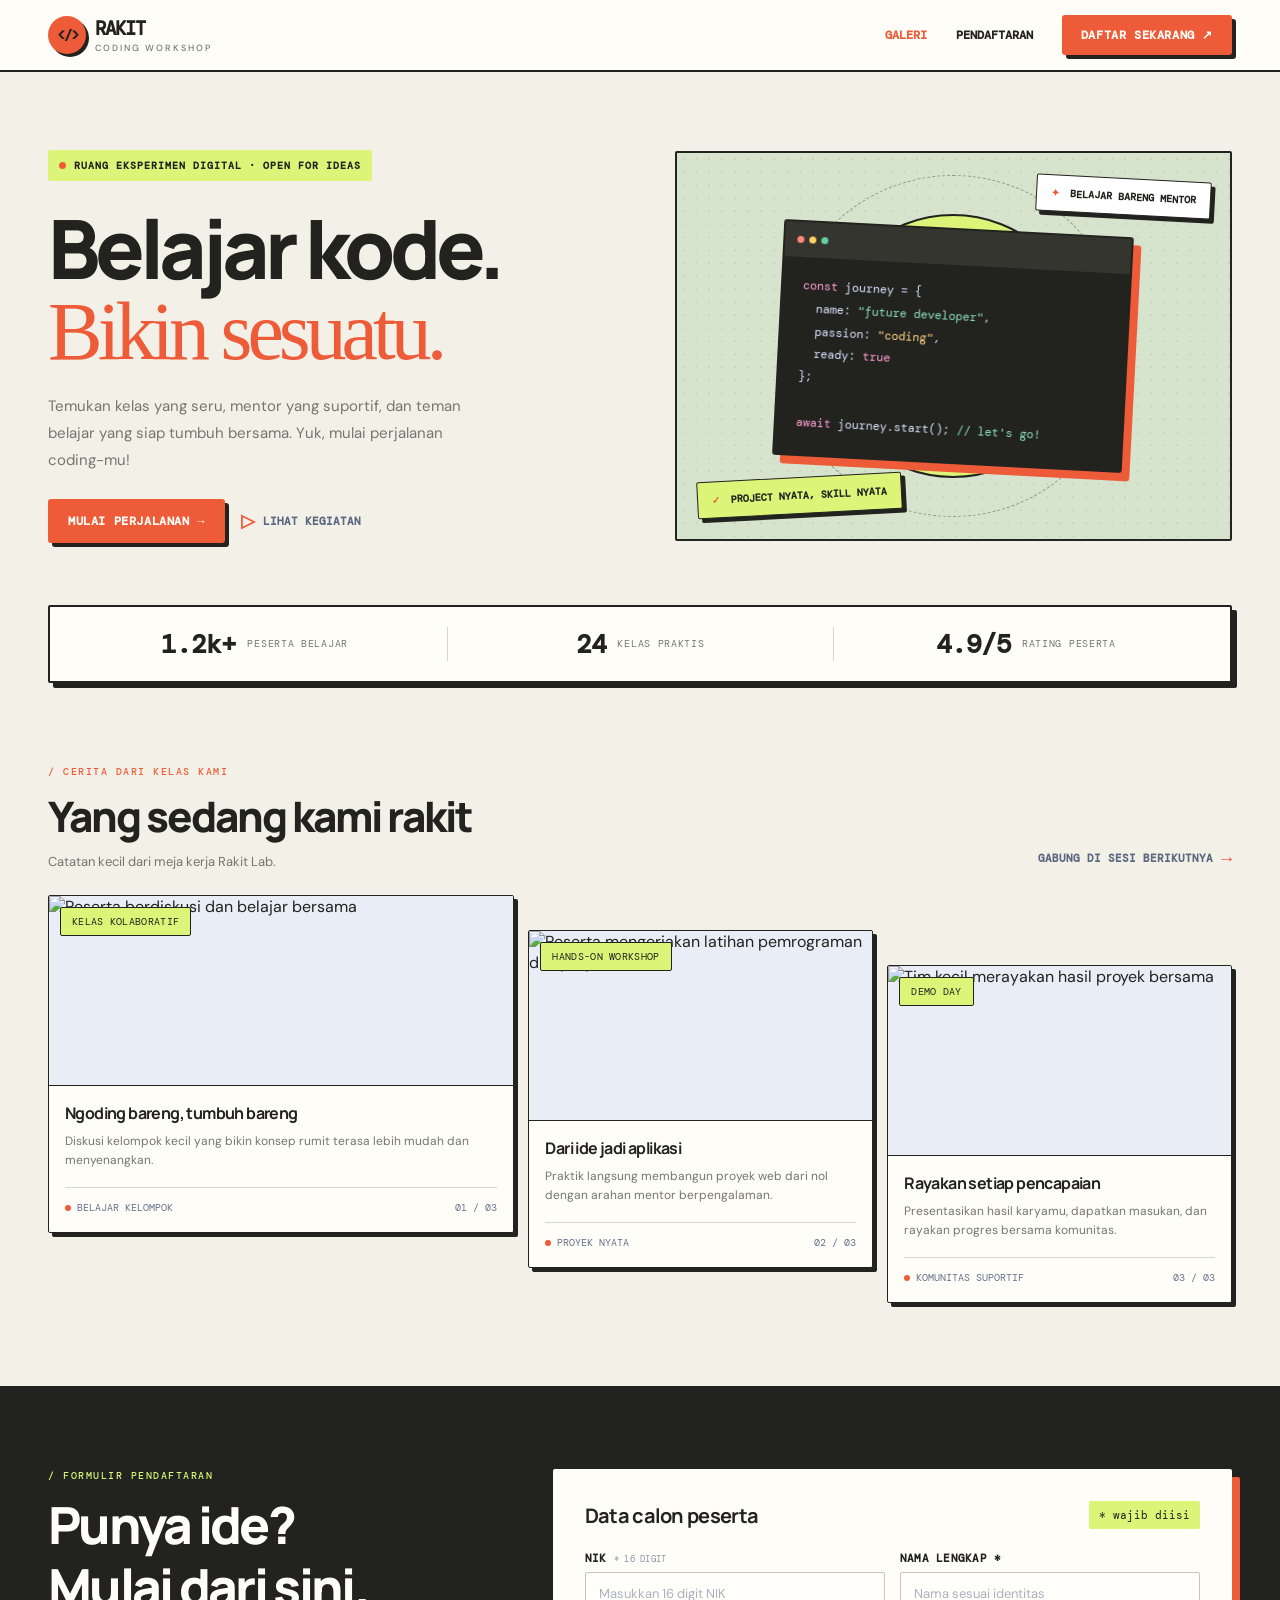
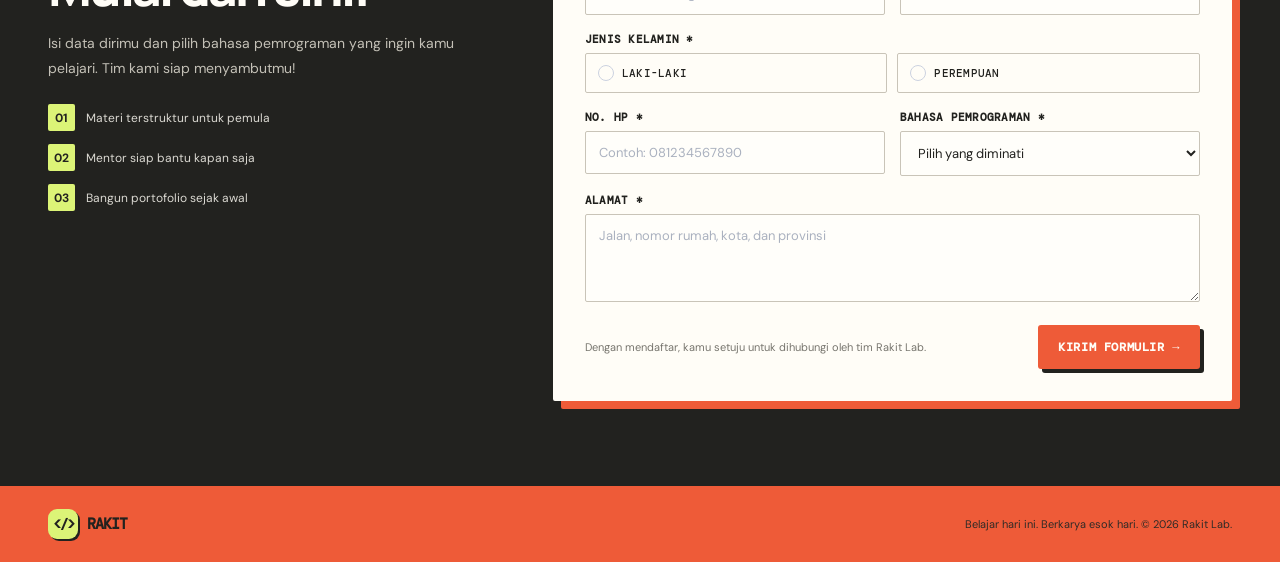
==== index.html @ 2fa232da "Add files via upload" ====
﻿<!doctype html>
<html lang="id">
  <head>
    <meta charset="UTF-8" />
    <meta name="viewport" content="width=device-width, initial-scale=1.0" />
    <meta name="theme-color" content="#f7f8fc" />
    <title>Rakit Lab — Ruang Eksperimen Digital</title>
    <link rel="preconnect" href="https://fonts.googleapis.com" />
    <link rel="preconnect" href="https://fonts.gstatic.com" crossorigin />
    <link
      href="https://fonts.googleapis.com/css2?family=DM+Mono:wght@400;500&family=DM+Sans:wght@400;500;600;700&family=Manrope:wght@400;500;600;700;800&display=swap"
      rel="stylesheet"
    />
    <link rel="stylesheet" href="style.css" />
  </head>
  <body>
    <header class="topbar">
      <div class="wrap nav">
        <a class="brand" href="#beranda" aria-label="Rakit Lab"
          ><span class="brandmark">&lt;/&gt;</span
          ><span>Rakit<small>CODING WORKSHOP</small></span></a
        >
        <nav class="navlinks" aria-label="Navigasi utama">
          <a class="active" href="#galeri">Galeri</a
          ><a href="#pendaftaran">Pendaftaran</a
          ><a class="nav-cta" href="#pendaftaran"
            >Daftar sekarang <span aria-hidden="true">↗</span></a
          >
        </nav>
      </div>
    </header>
    <main>
      <div class="wrap" id="beranda">
        <section class="hero">
          <div>
            <div class="eyebrow">
              <span></span> RUANG EKSPERIMEN DIGITAL · OPEN FOR IDEAS
            </div>
            <h1>Belajar kode.<br /><em>Bikin sesuatu.</em></h1>
            <p>
              Temukan kelas yang seru, mentor yang suportif, dan teman belajar
              yang siap tumbuh bersama. Yuk, mulai perjalanan coding-mu!
            </p>
            <div class="hero-actions">
              <a class="button" href="#pendaftaran"
                >Mulai perjalanan <span aria-hidden="true">→</span></a
              ><a class="text-link" href="#galeri"
                ><span>▷</span> Lihat kegiatan</a
              >
            </div>
          </div>
          <div class="hero-art" aria-label="Ilustrasi kode program">
            <div class="float-tag one"><b>✦</b> Belajar bareng mentor</div>
            <div class="code-window">
              <div class="window-bar"><i></i><i></i><i></i></div>
              <div class="code">
                <span class="pink">const</span> journey = {<br />&nbsp;&nbsp;name:
                <span class="green">"future developer"</span
                >,<br />&nbsp;&nbsp;passion:
                <span class="yellow">"coding"</span>,<br />&nbsp;&nbsp;ready:
                <span class="pink">true</span><br />};<br /><br /><span
                  class="pink"
                  >await</span
                >
                journey.start(); <span class="green">// let's go!</span>
              </div>
            </div>
            <div class="float-tag two"><b>✓</b> Project nyata, skill nyata</div>
          </div>
        </section>
        <section class="stats" aria-label="Tentang Rakit">
          <div class="stat">
            <strong>1.2k+</strong><span>Peserta belajar</span>
          </div>
          <div class="stat"><strong>24</strong><span>Kelas praktis</span></div>
          <div class="stat">
            <strong>4.9/5</strong><span>Rating peserta</span>
          </div>
        </section>
        <section class="gallery" id="galeri">
          <div class="section-head">
            <div>
              <div class="section-kicker">/ cerita dari kelas kami</div>
              <h2>Yang sedang kami rakit</h2>
              <p>Catatan kecil dari meja kerja Rakit Lab.</p>
            </div>
            <a class="text-link" href="#pendaftaran"
              >Gabung di sesi berikutnya <span>→</span></a
            >
          </div>
          <div class="cards">
            <article class="card">
              <div class="card-image">
                <img
                  src="https://images.unsplash.com/photo-1522202176988-66273c2fd55f?auto=format&fit=crop&w=900&q=85"
                  alt="Peserta berdiskusi dan belajar bersama"
                  loading="lazy"
                /><span class="badge">KELAS KOLABORATIF</span>
              </div>
              <div class="card-body">
                <h3>Ngoding bareng, tumbuh bareng</h3>
                <p>
                  Diskusi kelompok kecil yang bikin konsep rumit terasa lebih
                  mudah dan menyenangkan.
                </p>
                <div class="card-meta">
                  <span><i class="dot"></i> Belajar kelompok</span
                  ><span>01 / 03</span>
                </div>
              </div>
            </article>
            <article class="card">
              <div class="card-image">
                <img
                  src="https://images.unsplash.com/photo-1516321318423-f06f85e504b3?auto=format&fit=crop&w=900&q=85"
                  alt="Peserta mengerjakan latihan pemrograman di laptop"
                  loading="lazy"
                /><span class="badge">HANDS-ON WORKSHOP</span>
              </div>
              <div class="card-body">
                <h3>Dari ide jadi aplikasi</h3>
                <p>
                  Praktik langsung membangun proyek web dari nol dengan arahan
                  mentor berpengalaman.
                </p>
                <div class="card-meta">
                  <span><i class="dot"></i> Proyek nyata</span
                  ><span>02 / 03</span>
                </div>
              </div>
            </article>
            <article class="card">
              <div class="card-image">
                <img
                  src="https://images.unsplash.com/photo-1521737711867-e3b97375f902?auto=format&fit=crop&w=900&q=85"
                  alt="Tim kecil merayakan hasil proyek bersama"
                  loading="lazy"
                /><span class="badge">DEMO DAY</span>
              </div>
              <div class="card-body">
                <h3>Rayakan setiap pencapaian</h3>
                <p>
                  Presentasikan hasil karyamu, dapatkan masukan, dan rayakan
                  progres bersama komunitas.
                </p>
                <div class="card-meta">
                  <span><i class="dot"></i> Komunitas suportif</span
                  ><span>03 / 03</span>
                </div>
              </div>
            </article>
          </div>
        </section>
      </div>
      <section class="register-section" id="pendaftaran">
        <div class="wrap register-grid">
          <div class="register-copy">
            <div class="section-kicker">/ formulir pendaftaran</div>
            <h2>Punya ide?<br />Mulai dari sini.</h2>
            <p>
              Isi data dirimu dan pilih bahasa pemrograman yang ingin kamu
              pelajari. Tim kami siap menyambutmu!
            </p>
            <div class="perks">
              <div class="perk"><i>01</i> Materi terstruktur untuk pemula</div>
              <div class="perk"><i>02</i> Mentor siap bantu kapan saja</div>
              <div class="perk"><i>03</i> Bangun portofolio sejak awal</div>
            </div>
          </div>
          <div>
            <form class="form-panel" id="registrationForm">
              <div class="form-heading">
                <h3>Data calon peserta</h3>
                <span>* wajib diisi</span>
              </div>
              <div class="form-grid">
                <div class="field">
                  <label for="nik">NIK <small>* 16 digit</small></label
                  ><input
                    id="nik"
                    name="nik"
                    type="text"
                    inputmode="numeric"
                    pattern="[0-9]{16}"
                    maxlength="16"
                    placeholder="Masukkan 16 digit NIK"
                    required
                  />
                </div>
                <div class="field">
                  <label for="nama">Nama lengkap *</label
                  ><input
                    id="nama"
                    name="nama"
                    type="text"
                    autocomplete="name"
                    placeholder="Nama sesuai identitas"
                    required
                  />
                </div>
                <div class="field full">
                  <label>Jenis kelamin *</label>
                  <div class="radio-row">
                    <div class="radio-option">
                      <input
                        type="radio"
                        name="gender"
                        id="laki"
                        value="Laki-laki"
                        required
                      /><label for="laki">Laki-laki</label>
                    </div>
                    <div class="radio-option">
                      <input
                        type="radio"
                        name="gender"
                        id="perempuan"
                        value="Perempuan"
                      /><label for="perempuan">Perempuan</label>
                    </div>
                  </div>
                </div>
                <div class="field">
                  <label for="hp">No. HP *</label
                  ><input
                    id="hp"
                    name="hp"
                    type="tel"
                    inputmode="tel"
                    autocomplete="tel"
                    placeholder="Contoh: 081234567890"
                    required
                  />
                </div>
                <div class="field">
                  <label for="bahasa">Bahasa pemrograman *</label
                  ><select id="bahasa" name="bahasa" required>
                    <option value="" disabled selected>
                      Pilih yang diminati
                    </option>
                    <option>JavaScript</option>
                    <option>Python</option>
                    <option>PHP</option>
                    <option>Java</option>
                    <option>C++</option>
                    <option>HTML &amp; CSS</option>
                  </select>
                </div>
                <div class="field full">
                  <label for="alamat">Alamat *</label
                  ><textarea
                    id="alamat"
                    name="alamat"
                    autocomplete="street-address"
                    placeholder="Jalan, nomor rumah, kota, dan provinsi"
                    required
                  ></textarea>
                </div>
              </div>
              <div class="form-footer">
                <p>
                  Dengan mendaftar, kamu setuju untuk dihubungi oleh tim Rakit
                  Lab.
                </p>
                <button class="button" type="submit">
                  Kirim formulir <span aria-hidden="true">→</span>
                </button>
              </div>
            </form>
            <section
              class="result-card"
              id="resultCard"
              aria-live="polite"
              aria-labelledby="resultTitle"
            >
              <div class="result-head">
                <span class="success-icon">✓</span>
                <div>
                  <h3 id="resultTitle">Pendaftaran berhasil!</h3>
                  <p>Data berikut sudah berhasil disimpan.</p>
                </div>
              </div>
              <div class="result-grid" id="resultGrid"></div>
            </section>
          </div>
        </div>
      </section>
    </main>
    <footer class="footer">
      <div class="wrap footer-inner">
        <a class="brand" href="#beranda"
          ><span class="brandmark">&lt;/&gt;</span><span>Rakit</span></a
        ><span
          >Belajar hari ini. Berkarya esok hari. © <span id="year"></span> Rakit
          Lab.</span
        >
      </div>
    </footer>
    <div class="toast" id="toast" role="status"></div>
    <script>
      const form = document.getElementById("registrationForm");
      const resultCard = document.getElementById("resultCard");
      const resultGrid = document.getElementById("resultGrid");
      const toast = document.getElementById("toast");
      document.getElementById("year").textContent = new Date().getFullYear();
      let toastTimer;
      form.addEventListener("submit", (event) => {
        event.preventDefault();
        if (!form.reportValidity()) return;
        const confirmed = window.confirm(
          "Apakah Anda sudah yakin untuk menyimpan?",
        );
        if (!confirmed) return;
        const data = new FormData(form);
        const fields = [
          ["NIK", data.get("nik")],
          ["Nama lengkap", data.get("nama")],
          ["Jenis kelamin", data.get("gender")],
          ["No. HP", data.get("hp")],
          ["Bahasa pemrograman", data.get("bahasa")],
          ["Alamat", data.get("alamat"), true],
        ];
        resultGrid.replaceChildren();
        fields.forEach(([label, value, isAddress]) => {
          const item = document.createElement("div");
          item.className = `result-item${isAddress ? " address" : ""}`;
          const caption = document.createElement("small");
          caption.textContent = label;
          const content = document.createElement("strong");
          content.textContent = value;
          item.append(caption, content);
          resultGrid.append(item);
        });
        resultCard.classList.add("visible");
        resultCard.scrollIntoView({ behavior: "smooth", block: "nearest" });
        showToast("Data pendaftaran berhasil disimpan.");
        form.reset();
      });
      function showToast(message) {
        toast.textContent = message;
        toast.classList.add("show");
        clearTimeout(toastTimer);
        toastTimer = setTimeout(() => toast.classList.remove("show"), 3200);
      }
      document.querySelectorAll('.navlinks a[href^="#"]').forEach((link) => {
        link.addEventListener("click", () => {
          document
            .querySelectorAll(".navlinks a")
            .forEach((item) => item.classList.remove("active"));
          link.classList.add("active");
        });
      });
    </script>
  </body>
</html>
---- style.css ----
﻿:root {
  --ink: #192239;
  --muted: #6d7890;
  --blue: #4969e9;
  --blue-dark: #3453ce;
  --line: #e8ebf3;
  --paper: #fff;
  --bg: #f7f8fc;
  --mint: #dff5ec;
  --purple: #eee8ff;
  --peach: #fff0e3;
  --shadow: 0 18px 55px rgba(31, 46, 88, 0.09);
}
* {
  box-sizing: border-box;
}
html {
  scroll-behavior: smooth;
}
body {
  margin: 0;
  background: var(--bg);
  color: var(--ink);
  font-family: "DM Sans", sans-serif;
}
button,
input,
textarea,
select {
  font: inherit;
}
button,
a {
  -webkit-tap-highlight-color: transparent;
}
a {
  color: inherit;
  text-decoration: none;
}
.wrap {
  max-width: 1180px;
  margin: 0 auto;
  padding: 0 28px;
}
.topbar {
  height: 78px;
  display: flex;
  align-items: center;
  background: rgba(255, 255, 255, 0.88);
  border-bottom: 1px solid var(--line);
  position: sticky;
  top: 0;
  z-index: 10;
  backdrop-filter: blur(14px);
}
.nav {
  display: flex;
  align-items: center;
  justify-content: space-between;
  width: 100%;
}
.brand {
  display: flex;
  align-items: center;
  gap: 11px;
  font:
    800 19px Manrope,
    sans-serif;
  letter-spacing: -0.6px;
}
.brandmark {
  width: 37px;
  height: 37px;
  border-radius: 12px;
  background: var(--blue);
  display: grid;
  place-items: center;
  color: #fff;
  font:
    500 17px "DM Mono",
    monospace;
  box-shadow: 0 7px 16px #4969e94a;
}
.brand small {
  display: block;
  color: var(--muted);
  font:
    500 10px "DM Sans",
    sans-serif;
  letter-spacing: 1.4px;
  text-transform: uppercase;
  margin-top: 1px;
}
.navlinks {
  display: flex;
  align-items: center;
  gap: 34px;
  color: #69738a;
  font-size: 14px;
  font-weight: 600;
}
.navlinks a {
  transition: color 0.2s;
}
.navlinks a:hover,
.navlinks a.active {
  color: var(--blue);
}
.nav-cta,
.button {
  border: 0;
  border-radius: 12px;
  background: var(--blue);
  color: white;
  font-weight: 700;
  padding: 12px 19px;
  cursor: pointer;
  transition:
    transform 0.2s,
    background 0.2s,
    box-shadow 0.2s;
}
.nav-cta:hover,
.button:hover {
  background: var(--blue-dark);
  transform: translateY(-1px);
  box-shadow: 0 8px 20px #4969e933;
}
.hero {
  padding: 65px 0 51px;
  display: grid;
  grid-template-columns: 1.1fr 0.9fr;
  gap: 42px;
  align-items: center;
}
.eyebrow {
  display: inline-flex;
  align-items: center;
  gap: 8px;
  border-radius: 30px;
  background: #e9edff;
  color: #445fd0;
  padding: 8px 13px;
  font-size: 12px;
  font-weight: 700;
  letter-spacing: 0.25px;
}
.eyebrow span {
  width: 7px;
  height: 7px;
  border-radius: 50%;
  background: #6b82f5;
}
.hero h1 {
  font:
    800 clamp(38px, 5vw, 58px)/1.1 Manrope,
    sans-serif;
  letter-spacing: -2.8px;
  margin: 22px 0 16px;
  max-width: 610px;
}
.hero h1 em {
  font-style: normal;
  color: var(--blue);
}
.hero p {
  color: var(--muted);
  font-size: 16px;
  line-height: 1.75;
  max-width: 490px;
  margin: 0 0 25px;
}
.hero-actions {
  display: flex;
  align-items: center;
  gap: 16px;
}
.button {
  padding: 14px 20px;
}
.text-link {
  color: #596781;
  font-size: 14px;
  font-weight: 700;
  display: flex;
  gap: 8px;
  align-items: center;
}
.text-link span {
  font-size: 18px;
  color: var(--blue);
}
.hero-art {
  height: 325px;
  position: relative;
  border-radius: 28px;
  background: linear-gradient(140deg, #e4eaff 0%, #f0edff 49%, #d9f4ee 100%);
  overflow: hidden;
  display: grid;
  place-items: center;
}
.hero-art:before,
.hero-art:after {
  content: "";
  position: absolute;
  border-radius: 50%;
  border: 1px solid #fff9;
}
.hero-art:before {
  width: 280px;
  height: 280px;
}
.hero-art:after {
  width: 220px;
  height: 220px;
}
.code-window {
  position: relative;
  z-index: 1;
  width: min(77%, 345px);
  background: #202842;
  border: 1px solid #ffffff40;
  border-radius: 16px;
  box-shadow: 0 22px 50px #26335747;
  transform: rotate(-4deg);
  overflow: hidden;
}
.window-bar {
  height: 35px;
  background: #29334f;
  display: flex;
  align-items: center;
  gap: 5px;
  padding: 0 12px;
}
.window-bar i {
  width: 7px;
  height: 7px;
  border-radius: 50%;
  background: #ff867b;
}
.window-bar i:nth-child(2) {
  background: #ffd36a;
}
.window-bar i:nth-child(3) {
  background: #62d1a3;
}
.code {
  padding: 17px 20px 20px;
  font:
    12px/1.9 "DM Mono",
    monospace;
  color: #dce4ff;
}
.code .pink {
  color: #ff9dd4;
}
.code .green {
  color: #8ce3bb;
}
.code .yellow {
  color: #ffd784;
}
.float-tag {
  position: absolute;
  background: #fff;
  padding: 11px 14px;
  border-radius: 13px;
  box-shadow: var(--shadow);
  font-size: 12px;
  font-weight: 700;
}
.float-tag.one {
  top: 35px;
  right: 22px;
}
.float-tag.two {
  bottom: 26px;
  left: 23px;
}
.float-tag b {
  color: var(--blue);
  margin-right: 5px;
}
.stats {
  display: grid;
  grid-template-columns: repeat(3, 1fr);
  border: 1px solid var(--line);
  background: #fff;
  border-radius: 17px;
  padding: 19px 24px;
  margin-bottom: 68px;
  box-shadow: 0 5px 22px #293a6810;
}
.stat {
  display: flex;
  align-items: center;
  justify-content: center;
  gap: 11px;
}
.stat + .stat {
  border-left: 1px solid var(--line);
}
.stat strong {
  font:
    800 23px Manrope,
    sans-serif;
  letter-spacing: -1px;
}
.stat span {
  font-size: 12px;
  color: var(--muted);
}
.section-head {
  display: flex;
  justify-content: space-between;
  align-items: end;
  margin-bottom: 25px;
}
.section-head h2 {
  font:
    800 30px Manrope,
    sans-serif;
  letter-spacing: -1px;
  margin: 0 0 8px;
}
.section-head p {
  color: var(--muted);
  margin: 0;
  font-size: 14px;
}
.section-kicker {
  color: var(--blue);
  text-transform: uppercase;
  font:
    500 10px "DM Mono",
    monospace;
  letter-spacing: 1.7px;
  margin-bottom: 9px;
}
.gallery {
  padding-bottom: 83px;
}
.cards {
  display: grid;
  grid-template-columns: repeat(3, 1fr);
  gap: 20px;
}
.card {
  background: #fff;
  border: 1px solid var(--line);
  border-radius: 19px;
  overflow: hidden;
  transition:
    transform 0.25s,
    box-shadow 0.25s;
}
.card:hover {
  transform: translateY(-5px);
  box-shadow: var(--shadow);
}
.card-image {
  height: 185px;
  position: relative;
  overflow: hidden;
  background: #e9edf5;
}
.card-image img {
  width: 100%;
  height: 100%;
  object-fit: cover;
  display: block;
  transition: transform 0.5s;
}
.card:hover .card-image img {
  transform: scale(1.04);
}
.badge {
  position: absolute;
  top: 14px;
  left: 14px;
  background: #fff;
  color: #4259c7;
  border-radius: 30px;
  padding: 7px 11px;
  font-size: 10px;
  font-weight: 700;
  letter-spacing: 0.3px;
}
.card-body {
  padding: 18px 19px 19px;
}
.card-body h3 {
  font:
    700 17px Manrope,
    sans-serif;
  letter-spacing: -0.3px;
  margin: 0 0 8px;
}
.card-body p {
  font-size: 13px;
  line-height: 1.65;
  color: var(--muted);
  margin: 0 0 16px;
}
.card-meta {
  display: flex;
  justify-content: space-between;
  border-top: 1px solid var(--line);
  padding-top: 13px;
  font-size: 11px;
  color: #64708a;
}
.card-meta span {
  display: flex;
  align-items: center;
  gap: 6px;
}
.dot {
  width: 6px;
  height: 6px;
  border-radius: 50%;
  background: #55bd91;
}
.register-section {
  padding: 76px 0;
  background: #eef1fb;
  border-top: 1px solid #e8ebf3;
}
.register-grid {
  display: grid;
  grid-template-columns: 0.8fr 1.2fr;
  gap: 55px;
  align-items: start;
}
.register-copy {
  position: sticky;
  top: 115px;
}
.register-copy h2 {
  font:
    800 34px/1.2 Manrope,
    sans-serif;
  letter-spacing: -1.3px;
  margin: 12px 0 14px;
}
.register-copy > p {
  font-size: 14px;
  color: var(--muted);
  line-height: 1.75;
  margin: 0 0 24px;
}
.perks {
  display: grid;
  gap: 13px;
}
.perk {
  display: flex;
  align-items: center;
  gap: 11px;
  color: #505d77;
  font-size: 13px;
}
.perk i {
  font-style: normal;
  width: 27px;
  height: 27px;
  display: grid;
  place-items: center;
  background: #fff;
  color: var(--blue);
  border-radius: 9px;
  font-size: 12px;
  font-weight: 700;
}
.form-panel {
  background: #fff;
  border: 1px solid var(--line);
  border-radius: 22px;
  padding: 31px;
  box-shadow: 0 13px 40px #2537650d;
}
.form-heading {
  display: flex;
  align-items: center;
  justify-content: space-between;
  margin-bottom: 22px;
}
.form-heading h3 {
  font:
    700 19px Manrope,
    sans-serif;
  margin: 0;
}
.form-heading span {
  font-size: 11px;
  color: #8992a6;
  background: #f5f6fa;
  padding: 7px 10px;
  border-radius: 8px;
}
.form-grid {
  display: grid;
  grid-template-columns: 1fr 1fr;
  gap: 17px 15px;
}
.field.full {
  grid-column: 1/-1;
}
.field label {
  display: block;
  color: #414d66;
  font-size: 12px;
  font-weight: 700;
  margin-bottom: 7px;
}
.field label small {
  font-weight: 400;
  color: #8b94a7;
}
.field input,
.field select,
.field textarea {
  display: block;
  width: 100%;
  border: 1px solid #e2e6ef;
  border-radius: 10px;
  background: #fff;
  padding: 12px 13px;
  color: var(--ink);
  outline: none;
  transition:
    border 0.2s,
    box-shadow 0.2s;
  font-size: 13px;
}
.field input::placeholder,
.field textarea::placeholder {
  color: #aab1bf;
}
.field input:focus,
.field select:focus,
.field textarea:focus {
  border-color: #91a2f3;
  box-shadow: 0 0 0 3px #4969e918;
}
.field textarea {
  resize: vertical;
  min-height: 88px;
}
.radio-row {
  display: flex;
  gap: 10px;
}
.radio-option {
  flex: 1;
  position: relative;
}
.radio-option input {
  position: absolute;
  opacity: 0;
  pointer-events: none;
}
.radio-option label {
  margin: 0;
  border: 1px solid #e2e6ef;
  border-radius: 10px;
  padding: 11px 12px;
  display: flex;
  align-items: center;
  gap: 8px;
  cursor: pointer;
  color: #606b81;
  font-weight: 500;
}
.radio-option label:before {
  content: "";
  width: 14px;
  height: 14px;
  border: 1px solid #cbd1df;
  border-radius: 50%;
}
.radio-option input:checked + label {
  border-color: #91a2f3;
  background: #f7f8ff;
  color: #344fca;
}
.radio-option input:checked + label:before {
  border: 4px solid var(--blue);
}
.form-footer {
  display: flex;
  align-items: center;
  justify-content: space-between;
  margin-top: 23px;
  gap: 15px;
}
.form-footer p {
  font-size: 11px;
  color: #8992a6;
  line-height: 1.5;
  margin: 0;
}
.form-footer .button {
  white-space: nowrap;
}
.result-card {
  display: none;
  margin-top: 20px;
  padding: 23px;
  border-radius: 18px;
  background: #fff;
  border: 1px solid #cfeadd;
  box-shadow: 0 10px 30px #28543b0b;
  animation: appear 0.35s ease;
}
.result-card.visible {
  display: block;
}
.result-head {
  display: flex;
  gap: 12px;
  align-items: center;
  margin-bottom: 16px;
}
.success-icon {
  width: 38px;
  height: 38px;
  border-radius: 12px;
  background: var(--mint);
  display: grid;
  place-items: center;
  color: #239b69;
  font-weight: 800;
}
.result-head h3 {
  margin: 0;
  font:
    700 16px Manrope,
    sans-serif;
}
.result-head p {
  margin: 3px 0 0;
  color: var(--muted);
  font-size: 12px;
}
.result-grid {
  display: grid;
  grid-template-columns: 1fr 1fr;
  gap: 12px;
}
.result-item {
  padding: 12px;
  background: #f8faf9;
  border-radius: 10px;
  min-width: 0;
}
.result-item small {
  display: block;
  font-size: 10px;
  color: #86928d;
  margin-bottom: 4px;
}
.result-item strong {
  font-size: 12px;
  font-weight: 600;
  overflow-wrap: anywhere;
}
.result-item.address {
  grid-column: 1/-1;
}
.footer {
  padding: 23px 0;
  background: #202842;
  color: #dfe5f4;
}
.footer-inner {
  display: flex;
  align-items: center;
  justify-content: space-between;
  font-size: 11px;
  color: #a9b3ca;
}
.footer .brand {
  color: #fff;
  font-size: 15px;
}
.footer .brandmark {
  width: 30px;
  height: 30px;
  border-radius: 9px;
  font-size: 14px;
}
.toast {
  position: fixed;
  right: 25px;
  bottom: 25px;
  padding: 14px 18px;
  border-radius: 12px;
  background: #26314d;
  color: #fff;
  font-size: 13px;
  box-shadow: var(--shadow);
  opacity: 0;
  transform: translateY(12px);
  pointer-events: none;
  transition: 0.25s;
  z-index: 30;
}
.toast.show {
  opacity: 1;
  transform: translateY(0);
}
@keyframes appear {
  from {
    opacity: 0;
    transform: translateY(8px);
  }
  to {
    opacity: 1;
    transform: translateY(0);
  }
}
@media (max-width: 850px) {
  .hero {
    grid-template-columns: 1fr;
    gap: 32px;
    padding-top: 50px;
  }
  .hero-art {
    height: 285px;
  }
  .cards {
    grid-template-columns: repeat(2, 1fr);
  }
  .register-grid {
    grid-template-columns: 1fr;
    gap: 30px;
  }
  .register-copy {
    position: static;
  }
  .perks {
    grid-template-columns: repeat(3, 1fr);
  }
  .perk {
    align-items: flex-start;
  }
  .stats {
    margin-bottom: 52px;
  }
}
@media (max-width: 600px) {
  .wrap {
    padding: 0 19px;
  }
  .topbar {
    height: 68px;
  }
  .brand {
    font-size: 16px;
  }
  .brandmark {
    width: 34px;
    height: 34px;
  }
  .navlinks {
    gap: 15px;
    font-size: 12px;
  }
  .navlinks .nav-cta {
    display: none;
  }
  .hero {
    padding: 42px 0 33px;
  }
  .hero h1 {
    font-size: 42px;
    letter-spacing: -2px;
  }
  .hero p {
    font-size: 14px;
  }
  .hero-art {
    height: 245px;
  }
  .code-window {
    width: 80%;
  }
  .float-tag.one {
    right: 12px;
  }
  .float-tag.two {
    left: 12px;
  }
  .stats {
    padding: 16px 9px;
    margin-bottom: 49px;
  }
  .stat {
    flex-direction: column;
    gap: 3px;
    text-align: center;
  }
  .stat strong {
    font-size: 19px;
  }
  .stat span {
    font-size: 10px;
  }
  .section-head {
    align-items: start;
    flex-direction: column;
    gap: 10px;
  }
  .section-head h2 {
    font-size: 26px;
  }
  .cards {
    grid-template-columns: 1fr;
  }
  .card-image {
    height: 200px;
  }
  .gallery {
    padding-bottom: 63px;
  }
  .register-section {
    padding: 59px 0;
  }
  .register-copy h2 {
    font-size: 30px;
  }
  .perks {
    grid-template-columns: 1fr;
  }
  .perk {
    align-items: center;
  }
  .form-panel {
    padding: 22px 18px;
  }
  .form-grid {
    grid-template-columns: 1fr;
  }
  .field.full {
    grid-column: auto;
  }
  .form-footer {
    align-items: stretch;
    flex-direction: column;
  }
  .form-footer .button {
    width: 100%;
  }
  .result-grid {
    grid-template-columns: 1fr;
  }
  .result-item.address {
    grid-column: auto;
  }
  .footer-inner {
    align-items: flex-start;
    gap: 12px;
    flex-direction: column;
  }
}
/* Rakit Lab — art direction: printed field notes meets a neon workshop */
:root {
  --ink: #22221f;
  --muted: #77756e;
  --blue: #ee5b38;
  --blue-dark: #d84929;
  --line: #d9d4c9;
  --paper: #fffdf7;
  --bg: #f3f0e7;
  --mint: #dcf477;
  --purple: #eee8ff;
  --peach: #fff0e3;
  --shadow: 0 18px 55px rgba(34, 34, 31, 0.12);
}
body {
  background: var(--bg);
  color: var(--ink);
  font-family: "DM Sans", sans-serif;
}
.wrap {
  max-width: 1240px;
}
.topbar {
  height: 72px;
  background: var(--paper);
  border-bottom: 2px solid var(--ink);
  backdrop-filter: none;
}
.brand {
  font-family: "DM Mono", monospace;
  text-transform: uppercase;
  letter-spacing: -1px;
  gap: 9px;
}
.brandmark {
  width: 38px;
  height: 38px;
  border-radius: 50%;
  background: var(--blue);
  color: var(--ink);
  box-shadow: 3px 3px 0 var(--ink);
  font-size: 14px;
  font-weight: 700;
}
.brand small {
  color: var(--muted);
  font-size: 9px;
  letter-spacing: 2px;
}
.navlinks {
  color: var(--ink);
  gap: 29px;
  font-family: "DM Mono", monospace;
  font-size: 12px;
  text-transform: uppercase;
}
.navlinks a:hover,
.navlinks a.active {
  color: var(--blue);
}
.nav-cta,
.button {
  background: var(--blue);
  color: var(--paper);
  border-radius: 3px;
  box-shadow: 4px 4px 0 var(--ink);
  text-transform: uppercase;
  letter-spacing: 0.6px;
  font-family: "DM Mono", monospace;
  font-size: 12px;
}
.nav-cta:hover,
.button:hover {
  background: var(--ink);
  color: var(--mint);
  box-shadow: 2px 2px 0 var(--blue);
}
.hero {
  padding: 78px 0 62px;
  grid-template-columns: 1.03fr 0.97fr;
  gap: 35px;
}
.eyebrow {
  border-radius: 2px;
  background: var(--mint);
  color: var(--ink);
  font-family: "DM Mono", monospace;
  font-size: 10px;
  padding: 9px 11px;
  text-transform: uppercase;
  letter-spacing: 1px;
}
.eyebrow span {
  background: var(--blue);
}
.hero h1 {
  font-size: clamp(48px, 6.4vw, 82px);
  line-height: 0.98;
  letter-spacing: -5px;
  margin: 27px 0 20px;
}
.hero h1 em {
  color: var(--blue);
  font-family: Georgia, serif;
  font-weight: 500;
}
.hero p {
  font-size: 15px;
  max-width: 440px;
  line-height: 1.8;
}
.hero-art {
  height: 390px;
  border: 2px solid var(--ink);
  border-radius: 2px;
  background: #d6e4ce;
  background-image: radial-gradient(#22221f19 1px, transparent 1px);
  background-size: 13px 13px;
}
.hero-art:before {
  width: 340px;
  height: 340px;
  border: 1px dashed #22221f66;
}
.hero-art:after {
  width: 260px;
  height: 260px;
  border: 2px solid var(--ink);
  background: var(--mint);
}
.code-window {
  width: min(77%, 350px);
  border: 2px solid var(--ink);
  border-radius: 3px;
  background: var(--ink);
  box-shadow: 8px 8px 0 var(--blue);
  transform: rotate(3deg);
}
.window-bar {
  background: #35352f;
}
.float-tag {
  border: 1.5px solid var(--ink);
  border-radius: 2px;
  box-shadow: 4px 4px 0 var(--ink);
  font-family: "DM Mono", monospace;
  text-transform: uppercase;
  font-size: 10px;
}
.float-tag.one {
  top: 25px;
  right: 19px;
  transform: rotate(3deg);
}
.float-tag.two {
  bottom: 25px;
  left: 20px;
  transform: rotate(-3deg);
  background: var(--mint);
}
.float-tag b {
  color: var(--blue);
}
.stats {
  border: 2px solid var(--ink);
  border-radius: 2px;
  background: var(--paper);
  padding: 20px 12px;
  box-shadow: 5px 5px 0 var(--ink);
  margin-bottom: 82px;
}
.stat strong {
  font-family: "DM Mono", monospace;
  font-size: 26px;
}
.stat span {
  text-transform: uppercase;
  letter-spacing: 0.7px;
  font:
    10px "DM Mono",
    monospace;
}
.stat + .stat {
  border-color: var(--line);
}
.section-kicker {
  color: var(--blue);
  font:
    500 10px "DM Mono",
    monospace;
  letter-spacing: 1.5px;
}
.section-head h2 {
  font-size: clamp(28px, 4vw, 42px);
  letter-spacing: -2px;
}
.section-head p {
  font-size: 13px;
}
.text-link {
  font-family: "DM Mono", monospace;
  text-transform: uppercase;
  font-size: 11px;
}
.text-link span {
  color: var(--blue);
}
.cards {
  grid-template-columns: 1.15fr 0.85fr 0.85fr;
  gap: 14px;
  align-items: start;
}
.card {
  background: var(--paper);
  border: 1.5px solid var(--ink);
  border-radius: 2px;
  box-shadow: 4px 4px 0 var(--ink);
}
.card:nth-child(2) {
  margin-top: 35px;
}
.card:nth-child(3) {
  margin-top: 70px;
}
.card:hover {
  box-shadow: 7px 8px 0 var(--blue);
  transform: translate(-2px, -3px);
}
.card-image {
  height: 190px;
  border-bottom: 1.5px solid var(--ink);
}
.badge {
  top: 11px;
  left: 11px;
  background: var(--mint);
  color: var(--ink);
  border: 1px solid var(--ink);
  border-radius: 2px;
  font:
    10px "DM Mono",
    monospace;
}
.card-body {
  padding: 16px 16px 18px;
}
.card-body h3 {
  font-size: 16px;
  letter-spacing: -0.6px;
}
.card-body p {
  font-size: 12px;
}
.card-meta {
  border-color: var(--line);
  font:
    10px "DM Mono",
    monospace;
  text-transform: uppercase;
}
.dot {
  background: var(--blue);
}
.register-section {
  background: var(--ink);
  color: var(--paper);
  border: 0;
  padding: 83px 0;
}
.register-grid {
  grid-template-columns: 0.8fr 1.2fr;
  gap: 52px;
}
.register-copy h2 {
  font-size: clamp(36px, 4vw, 52px);
  letter-spacing: -2.7px;
}
.register-copy > p {
  color: #c4c1b7;
}
.register-copy .section-kicker {
  color: var(--mint);
}
.perk {
  color: #dbd9d2;
  font-size: 12px;
}
.perk i {
  background: var(--mint);
  color: var(--ink);
  border-radius: 2px;
}
.form-panel {
  background: var(--paper);
  color: var(--ink);
  border: 2px solid var(--paper);
  border-radius: 2px;
  box-shadow: 8px 8px 0 var(--blue);
  padding: 30px;
}
.form-heading h3 {
  font-size: 20px;
  letter-spacing: -0.7px;
}
.form-heading span {
  background: var(--mint);
  color: var(--ink);
  border-radius: 2px;
  font-family: "DM Mono", monospace;
}
.field label {
  color: var(--ink);
  font-family: "DM Mono", monospace;
  font-size: 11px;
  text-transform: uppercase;
  letter-spacing: 0.25px;
}
.field input,
.field select,
.field textarea {
  border: 1.5px solid #c9c4b8;
  border-radius: 2px;
  background: #fffefa;
}
.field input:focus,
.field select:focus,
.field textarea:focus {
  border-color: var(--blue);
  box-shadow: 3px 3px 0 var(--mint);
}
.radio-option label {
  border: 1.5px solid #c9c4b8;
  border-radius: 2px;
}
.radio-option input:checked + label {
  border-color: var(--ink);
  background: var(--mint);
  color: var(--ink);
}
.radio-option input:checked + label:before {
  border-color: var(--blue);
}
.form-footer p {
  color: #77756e;
}
.result-card {
  border: 2px solid var(--ink);
  border-radius: 2px;
  box-shadow: 5px 5px 0 var(--mint);
}
.success-icon {
  background: var(--mint);
  color: var(--ink);
  border-radius: 2px;
}
.result-item {
  background: #f3f0e7;
  border-radius: 2px;
}
.result-item small {
  color: var(--muted);
  font-family: "DM Mono", monospace;
  text-transform: uppercase;
}
.footer {
  background: var(--blue);
  color: var(--ink);
  border-top: 2px solid var(--ink);
}
.footer-inner {
  color: #302b27;
}
.footer .brand {
  color: var(--ink);
}
.footer .brandmark {
  background: var(--mint);
  color: var(--ink);
  box-shadow: 2px 2px 0 var(--ink);
}
.toast {
  border: 1px solid var(--ink);
  border-radius: 2px;
  background: var(--mint);
  color: var(--ink);
  font-family: "DM Mono", monospace;
  box-shadow: 4px 4px 0 var(--ink);
}
@media (max-width: 850px) {
  .cards {
    grid-template-columns: 1fr 1fr;
  }
  .card:nth-child(3) {
    margin-top: 0;
  }
  .register-grid {
    grid-template-columns: 1fr;
  }
}
@media (max-width: 600px) {
  .hero {
    padding-top: 53px;
  }
  .hero h1 {
    font-size: 54px;
    letter-spacing: -3px;
  }
  .hero-art {
    height: 280px;
  }
  .stats {
    margin-bottom: 60px;
  }
  .cards {
    grid-template-columns: 1fr;
    gap: 18px;
  }
  .card:nth-child(2),
  .card:nth-child(3) {
    margin-top: 0;
  }
  .card-image {
    height: 215px;
  }
  .register-section {
    padding: 62px 0;
  }
  .register-grid {
    gap: 28px;
  }
  .form-panel {
    padding: 22px 17px;
  }
  .navlinks {
    gap: 15px;
  }
  .nav-cta {
    display: none;
  }
}
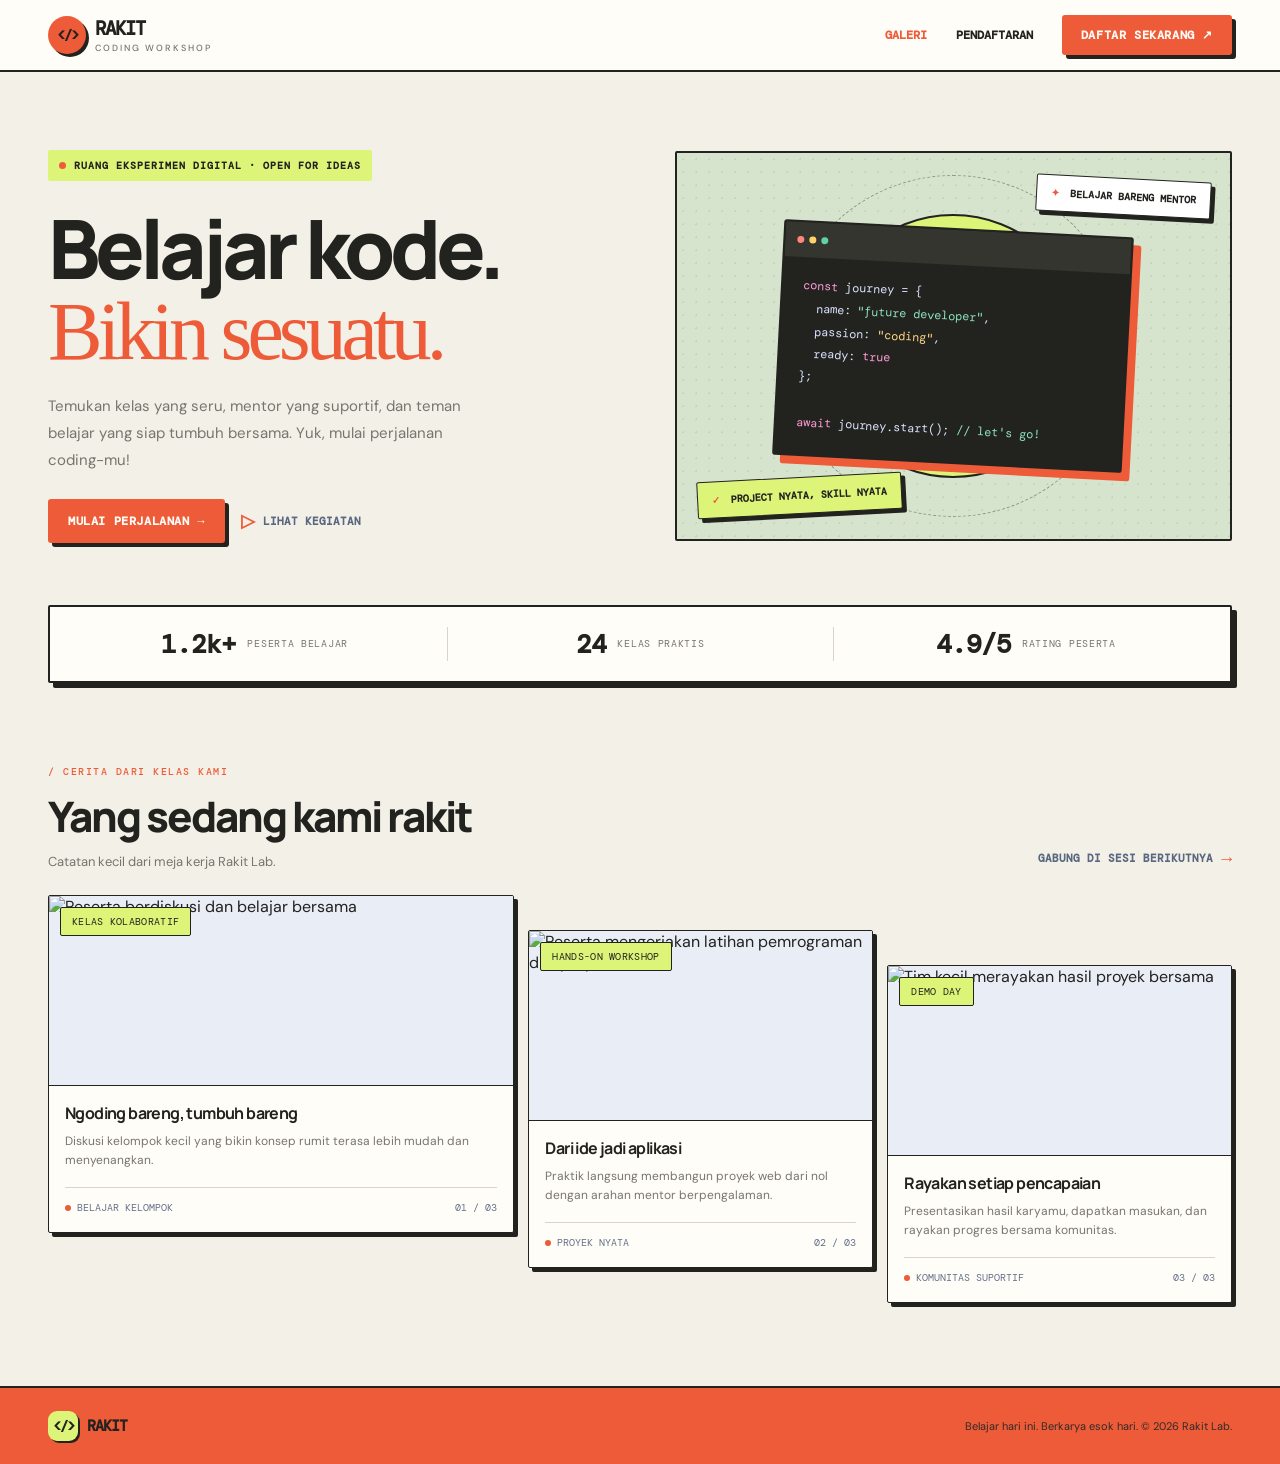
==== commit 547bb2a3: "Add files via upload" ====
--- a/index.html
+++ b/index.html
@@ -16,16 +16,11 @@
   <body>
     <header class="topbar">
       <div class="wrap nav">
-        <a class="brand" href="#beranda" aria-label="Rakit Lab"
-          ><span class="brandmark">&lt;/&gt;</span
-          ><span>Rakit<small>CODING WORKSHOP</small></span></a
-        >
+        <a class="brand" href="index.html" aria-label="Rakit Lab"><span class="brandmark">&lt;/&gt;</span><span>Rakit<small>CODING WORKSHOP</small></span></a>
         <nav class="navlinks" aria-label="Navigasi utama">
-          <a class="active" href="#galeri">Galeri</a
-          ><a href="#pendaftaran">Pendaftaran</a
-          ><a class="nav-cta" href="#pendaftaran"
-            >Daftar sekarang <span aria-hidden="true">↗</span></a
-          >
+          <a class="active" href="index.html#galeri" aria-current="page">Galeri</a>
+          <a href="pendaftaran.html">Pendaftaran</a>
+          <a class="nav-cta" href="pendaftaran.html">Daftar sekarang <span aria-hidden="true">↗</span></a>
         </nav>
       </div>
     </header>
@@ -42,9 +37,9 @@
               yang siap tumbuh bersama. Yuk, mulai perjalanan coding-mu!
             </p>
             <div class="hero-actions">
-              <a class="button" href="#pendaftaran"
+              <a class="button" href="pendaftaran.html"
                 >Mulai perjalanan <span aria-hidden="true">→</span></a
-              ><a class="text-link" href="#galeri"
+              ><a class="text-link" href="index.html#galeri"
                 ><span>▷</span> Lihat kegiatan</a
               >
             </div>
@@ -84,7 +79,7 @@
               <h2>Yang sedang kami rakit</h2>
               <p>Catatan kecil dari meja kerja Rakit Lab.</p>
             </div>
-            <a class="text-link" href="#pendaftaran"
+            <a class="text-link" href="pendaftaran.html"
               >Gabung di sesi berikutnya <span>→</span></a
             >
           </div>
@@ -152,143 +147,10 @@
           </div>
         </section>
       </div>
-      <section class="register-section" id="pendaftaran">
-        <div class="wrap register-grid">
-          <div class="register-copy">
-            <div class="section-kicker">/ formulir pendaftaran</div>
-            <h2>Punya ide?<br />Mulai dari sini.</h2>
-            <p>
-              Isi data dirimu dan pilih bahasa pemrograman yang ingin kamu
-              pelajari. Tim kami siap menyambutmu!
-            </p>
-            <div class="perks">
-              <div class="perk"><i>01</i> Materi terstruktur untuk pemula</div>
-              <div class="perk"><i>02</i> Mentor siap bantu kapan saja</div>
-              <div class="perk"><i>03</i> Bangun portofolio sejak awal</div>
-            </div>
-          </div>
-          <div>
-            <form class="form-panel" id="registrationForm">
-              <div class="form-heading">
-                <h3>Data calon peserta</h3>
-                <span>* wajib diisi</span>
-              </div>
-              <div class="form-grid">
-                <div class="field">
-                  <label for="nik">NIK <small>* 16 digit</small></label
-                  ><input
-                    id="nik"
-                    name="nik"
-                    type="text"
-                    inputmode="numeric"
-                    pattern="[0-9]{16}"
-                    maxlength="16"
-                    placeholder="Masukkan 16 digit NIK"
-                    required
-                  />
-                </div>
-                <div class="field">
-                  <label for="nama">Nama lengkap *</label
-                  ><input
-                    id="nama"
-                    name="nama"
-                    type="text"
-                    autocomplete="name"
-                    placeholder="Nama sesuai identitas"
-                    required
-                  />
-                </div>
-                <div class="field full">
-                  <label>Jenis kelamin *</label>
-                  <div class="radio-row">
-                    <div class="radio-option">
-                      <input
-                        type="radio"
-                        name="gender"
-                        id="laki"
-                        value="Laki-laki"
-                        required
-                      /><label for="laki">Laki-laki</label>
-                    </div>
-                    <div class="radio-option">
-                      <input
-                        type="radio"
-                        name="gender"
-                        id="perempuan"
-                        value="Perempuan"
-                      /><label for="perempuan">Perempuan</label>
-                    </div>
-                  </div>
-                </div>
-                <div class="field">
-                  <label for="hp">No. HP *</label
-                  ><input
-                    id="hp"
-                    name="hp"
-                    type="tel"
-                    inputmode="tel"
-                    autocomplete="tel"
-                    placeholder="Contoh: 081234567890"
-                    required
-                  />
-                </div>
-                <div class="field">
-                  <label for="bahasa">Bahasa pemrograman *</label
-                  ><select id="bahasa" name="bahasa" required>
-                    <option value="" disabled selected>
-                      Pilih yang diminati
-                    </option>
-                    <option>JavaScript</option>
-                    <option>Python</option>
-                    <option>PHP</option>
-                    <option>Java</option>
-                    <option>C++</option>
-                    <option>HTML &amp; CSS</option>
-                  </select>
-                </div>
-                <div class="field full">
-                  <label for="alamat">Alamat *</label
-                  ><textarea
-                    id="alamat"
-                    name="alamat"
-                    autocomplete="street-address"
-                    placeholder="Jalan, nomor rumah, kota, dan provinsi"
-                    required
-                  ></textarea>
-                </div>
-              </div>
-              <div class="form-footer">
-                <p>
-                  Dengan mendaftar, kamu setuju untuk dihubungi oleh tim Rakit
-                  Lab.
-                </p>
-                <button class="button" type="submit">
-                  Kirim formulir <span aria-hidden="true">→</span>
-                </button>
-              </div>
-            </form>
-            <section
-              class="result-card"
-              id="resultCard"
-              aria-live="polite"
-              aria-labelledby="resultTitle"
-            >
-              <div class="result-head">
-                <span class="success-icon">✓</span>
-                <div>
-                  <h3 id="resultTitle">Pendaftaran berhasil!</h3>
-                  <p>Data berikut sudah berhasil disimpan.</p>
-                </div>
-              </div>
-              <div class="result-grid" id="resultGrid"></div>
-            </section>
-          </div>
-        </div>
-      </section>
     </main>
     <footer class="footer">
       <div class="wrap footer-inner">
-        <a class="brand" href="#beranda"
+        <a class="brand" href="index.html"
           ><span class="brandmark">&lt;/&gt;</span><span>Rakit</span></a
         ><span
           >Belajar hari ini. Berkarya esok hari. © <span id="year"></span> Rakit
@@ -296,60 +158,8 @@
         >
       </div>
     </footer>
-    <div class="toast" id="toast" role="status"></div>
-    <script>
-      const form = document.getElementById("registrationForm");
-      const resultCard = document.getElementById("resultCard");
-      const resultGrid = document.getElementById("resultGrid");
-      const toast = document.getElementById("toast");
-      document.getElementById("year").textContent = new Date().getFullYear();
-      let toastTimer;
-      form.addEventListener("submit", (event) => {
-        event.preventDefault();
-        if (!form.reportValidity()) return;
-        const confirmed = window.confirm(
-          "Apakah Anda sudah yakin untuk menyimpan?",
-        );
-        if (!confirmed) return;
-        const data = new FormData(form);
-        const fields = [
-          ["NIK", data.get("nik")],
-          ["Nama lengkap", data.get("nama")],
-          ["Jenis kelamin", data.get("gender")],
-          ["No. HP", data.get("hp")],
-          ["Bahasa pemrograman", data.get("bahasa")],
-          ["Alamat", data.get("alamat"), true],
-        ];
-        resultGrid.replaceChildren();
-        fields.forEach(([label, value, isAddress]) => {
-          const item = document.createElement("div");
-          item.className = `result-item${isAddress ? " address" : ""}`;
-          const caption = document.createElement("small");
-          caption.textContent = label;
-          const content = document.createElement("strong");
-          content.textContent = value;
-          item.append(caption, content);
-          resultGrid.append(item);
-        });
-        resultCard.classList.add("visible");
-        resultCard.scrollIntoView({ behavior: "smooth", block: "nearest" });
-        showToast("Data pendaftaran berhasil disimpan.");
-        form.reset();
-      });
-      function showToast(message) {
-        toast.textContent = message;
-        toast.classList.add("show");
-        clearTimeout(toastTimer);
-        toastTimer = setTimeout(() => toast.classList.remove("show"), 3200);
-      }
-      document.querySelectorAll('.navlinks a[href^="#"]').forEach((link) => {
-        link.addEventListener("click", () => {
-          document
-            .querySelectorAll(".navlinks a")
-            .forEach((item) => item.classList.remove("active"));
-          link.classList.add("active");
-        });
-      });
-    </script>
+    <script>document.getElementById("year").textContent = new Date().getFullYear();</script>
   </body>
 </html>
+
+
